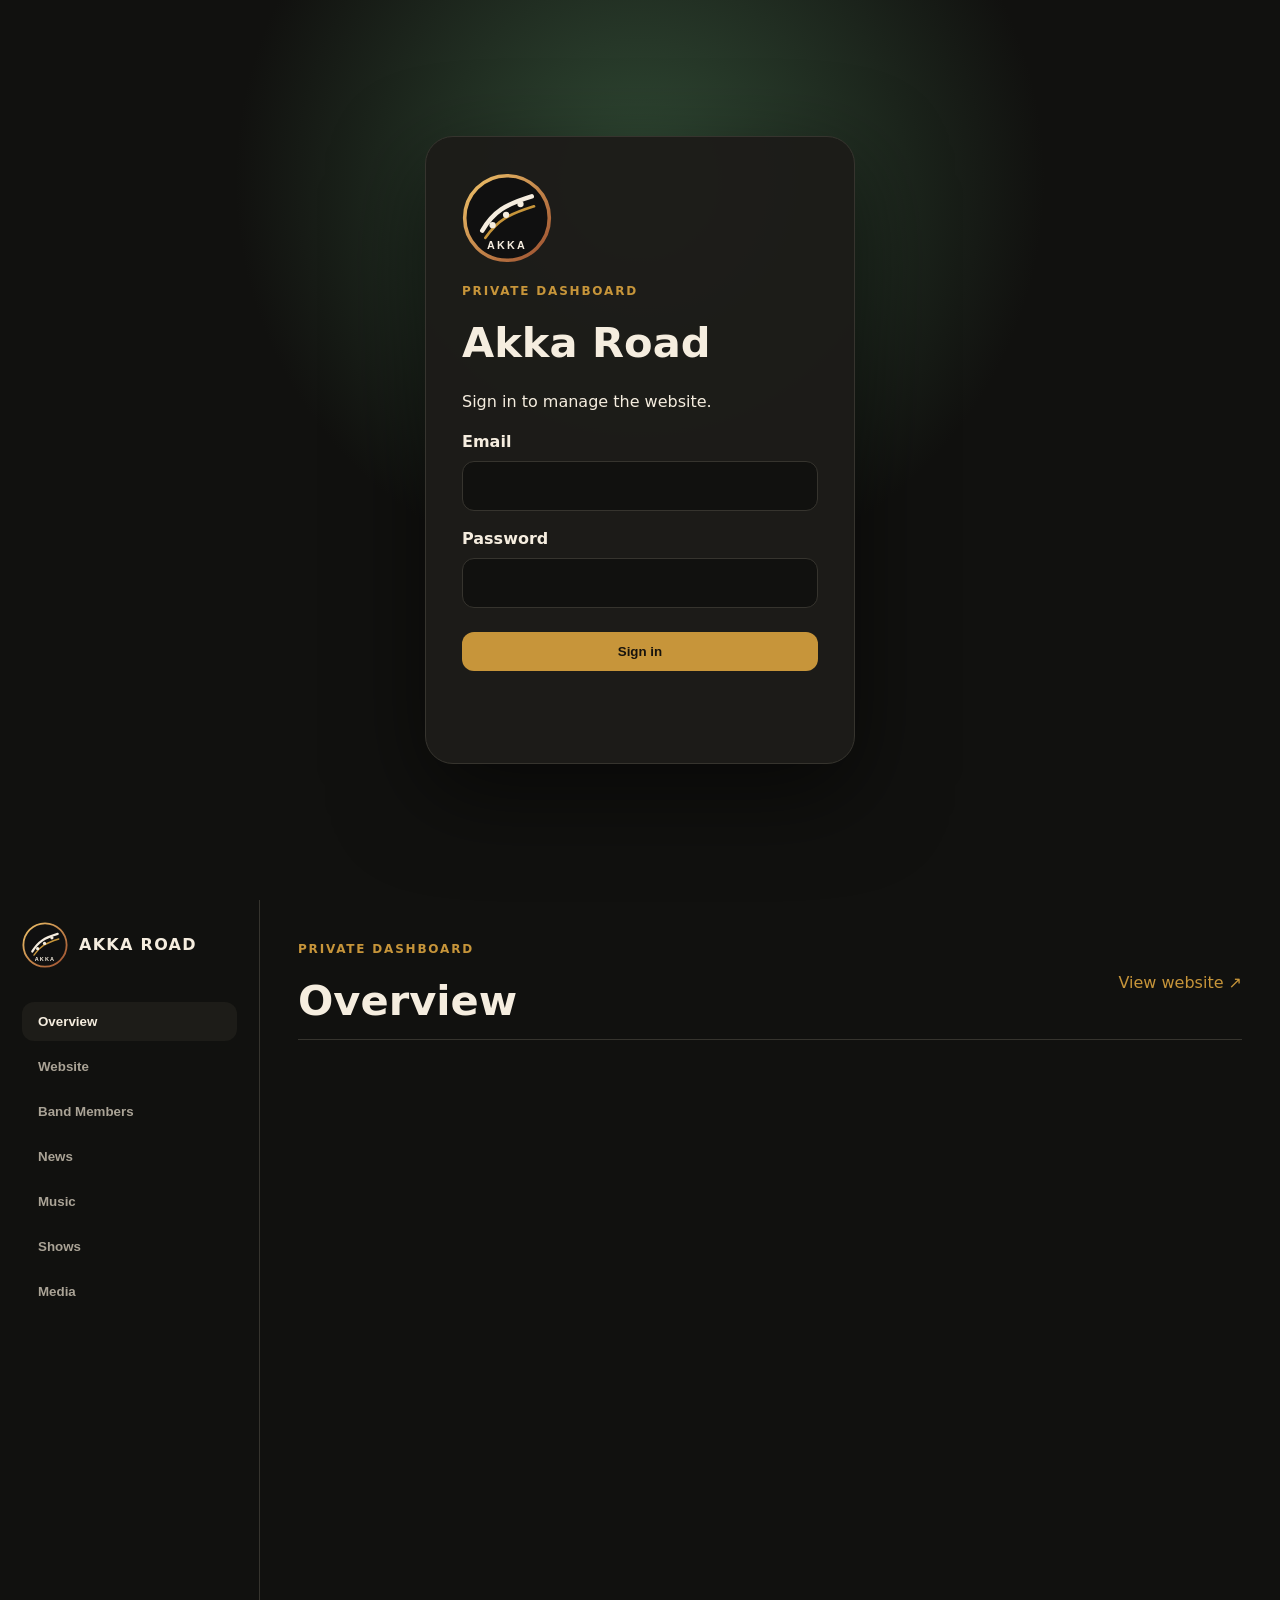
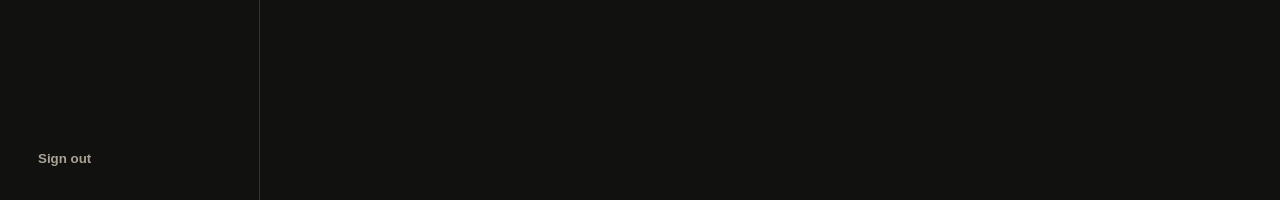
==== admin/index.html @ 96b40813 "Add files via upload" ====
<!doctype html>
<html lang="en"><head><meta charset="utf-8"><meta name="viewport" content="width=device-width,initial-scale=1">
<title>Akka Road Dashboard</title><link rel="stylesheet" href="/admin/admin.css"></head>
<body><div id="setupNotice" class="setup-notice" hidden><strong>One setup step remains:</strong> connect Supabase in <code>supabase-config.js</code>.</div>
<section id="authView" class="auth-shell"><div class="auth-card"><img src="/assets/akka-road-logo.svg" alt="Akka Road"><p class="eyebrow">Private dashboard</p><h1>Akka Road</h1><p>Sign in to manage the website.</p><form id="loginForm"><label>Email<input type="email" id="email" required autocomplete="email"></label><label>Password<input type="password" id="password" required autocomplete="current-password"></label><button>Sign in</button><p id="authMessage" class="message"></p></form></div></section>
<div id="appView" class="app" hidden><aside><div class="brand"><img src="/assets/akka-road-logo.svg"><span>Akka Road</span></div><nav id="nav"><button data-view="overview" class="active">Overview</button><button data-view="settings">Website</button><button data-view="members">Band Members</button><button data-view="posts">News</button><button data-view="releases">Music</button><button data-view="events">Shows</button><button data-view="media">Media</button></nav><button id="signOut" class="signout">Sign out</button></aside><main><header><div><p class="eyebrow">Private dashboard</p><h1 id="pageTitle">Overview</h1></div><a href="/" target="_blank">View website ↗</a></header><div id="content"></div></main></div>
<script type="module" src="/admin/admin.js"></script></body></html>
---- admin/admin.css ----
:root{--bg:#11110f;--panel:#1d1c18;--cream:#f5eddf;--gold:#c7953a;--muted:#aaa396;--line:#36342e;--danger:#b85b4a}*{box-sizing:border-box}body{margin:0;background:var(--bg);color:var(--cream);font:16px/1.5 Inter,system-ui,sans-serif}.setup-notice{padding:12px 20px;background:#8a5b16;text-align:center}.auth-shell{min-height:100vh;display:grid;place-items:center;padding:22px;background:radial-gradient(circle at 50% 20%,#314b35,transparent 42%)}.auth-card{width:min(430px,100%);background:rgba(29,28,24,.96);border:1px solid var(--line);border-radius:28px;padding:36px;box-shadow:0 30px 90px #0008}.auth-card img{width:90px}.eyebrow{color:var(--gold);text-transform:uppercase;letter-spacing:.15em;font-weight:800;font-size:.75rem}.auth-card h1,header h1{font-size:2.6rem;margin:.15em 0}.auth-card label,.field{display:grid;gap:7px;margin:16px 0;font-weight:700}input,textarea,select{width:100%;background:#11110f;color:var(--cream);border:1px solid var(--line);border-radius:12px;padding:12px;font:inherit}textarea{min-height:120px;resize:vertical}button,.button{border:0;border-radius:12px;padding:12px 16px;background:var(--gold);color:#17130d;font-weight:900;cursor:pointer}.auth-card button{width:100%;margin-top:8px}.message{min-height:24px;color:#e7b7aa}.app{min-height:100vh;display:grid;grid-template-columns:260px 1fr}aside{border-right:1px solid var(--line);padding:22px;display:flex;flex-direction:column;position:sticky;top:0;height:100vh}.brand{display:flex;align-items:center;gap:11px;font-weight:900;text-transform:uppercase;letter-spacing:.08em}.brand img{width:46px}nav{display:grid;gap:6px;margin-top:34px}nav button,.signout{background:transparent;color:var(--muted);text-align:left}nav button:hover,nav button.active{background:var(--panel);color:var(--cream)}.signout{margin-top:auto}main{padding:28px 38px 60px;min-width:0}header{display:flex;justify-content:space-between;align-items:center;border-bottom:1px solid var(--line);margin-bottom:28px}header a{color:var(--gold);text-decoration:none}.cards{display:grid;grid-template-columns:repeat(4,1fr);gap:16px}.card,.panel,.item{background:var(--panel);border:1px solid var(--line);border-radius:18px;padding:20px}.card strong{font-size:2.2rem;display:block}.panel{margin-top:20px}.grid{display:grid;grid-template-columns:1fr 1fr;gap:18px}.form-actions{display:flex;gap:10px;margin-top:18px}.secondary{background:#343128;color:var(--cream)}.danger{background:var(--danger);color:white}.list{display:grid;gap:12px;margin-top:18px}.item{display:flex;justify-content:space-between;gap:14px;align-items:center}.item h3{margin:0}.item p{margin:3px 0;color:var(--muted)}.item-actions{display:flex;gap:8px}.status{font-size:.75rem;text-transform:uppercase;letter-spacing:.1em;color:var(--gold)}.upload-preview{max-width:240px;max-height:180px;border-radius:12px;margin-top:10px}@media(max-width:850px){.app{grid-template-columns:1fr}aside{position:static;height:auto;border-right:0;border-bottom:1px solid var(--line)}nav{grid-template-columns:repeat(2,1fr)}.signout{margin-top:16px}main{padding:22px}.cards,.grid{grid-template-columns:1fr}header{align-items:flex-start}.item{align-items:flex-start;flex-direction:column}}
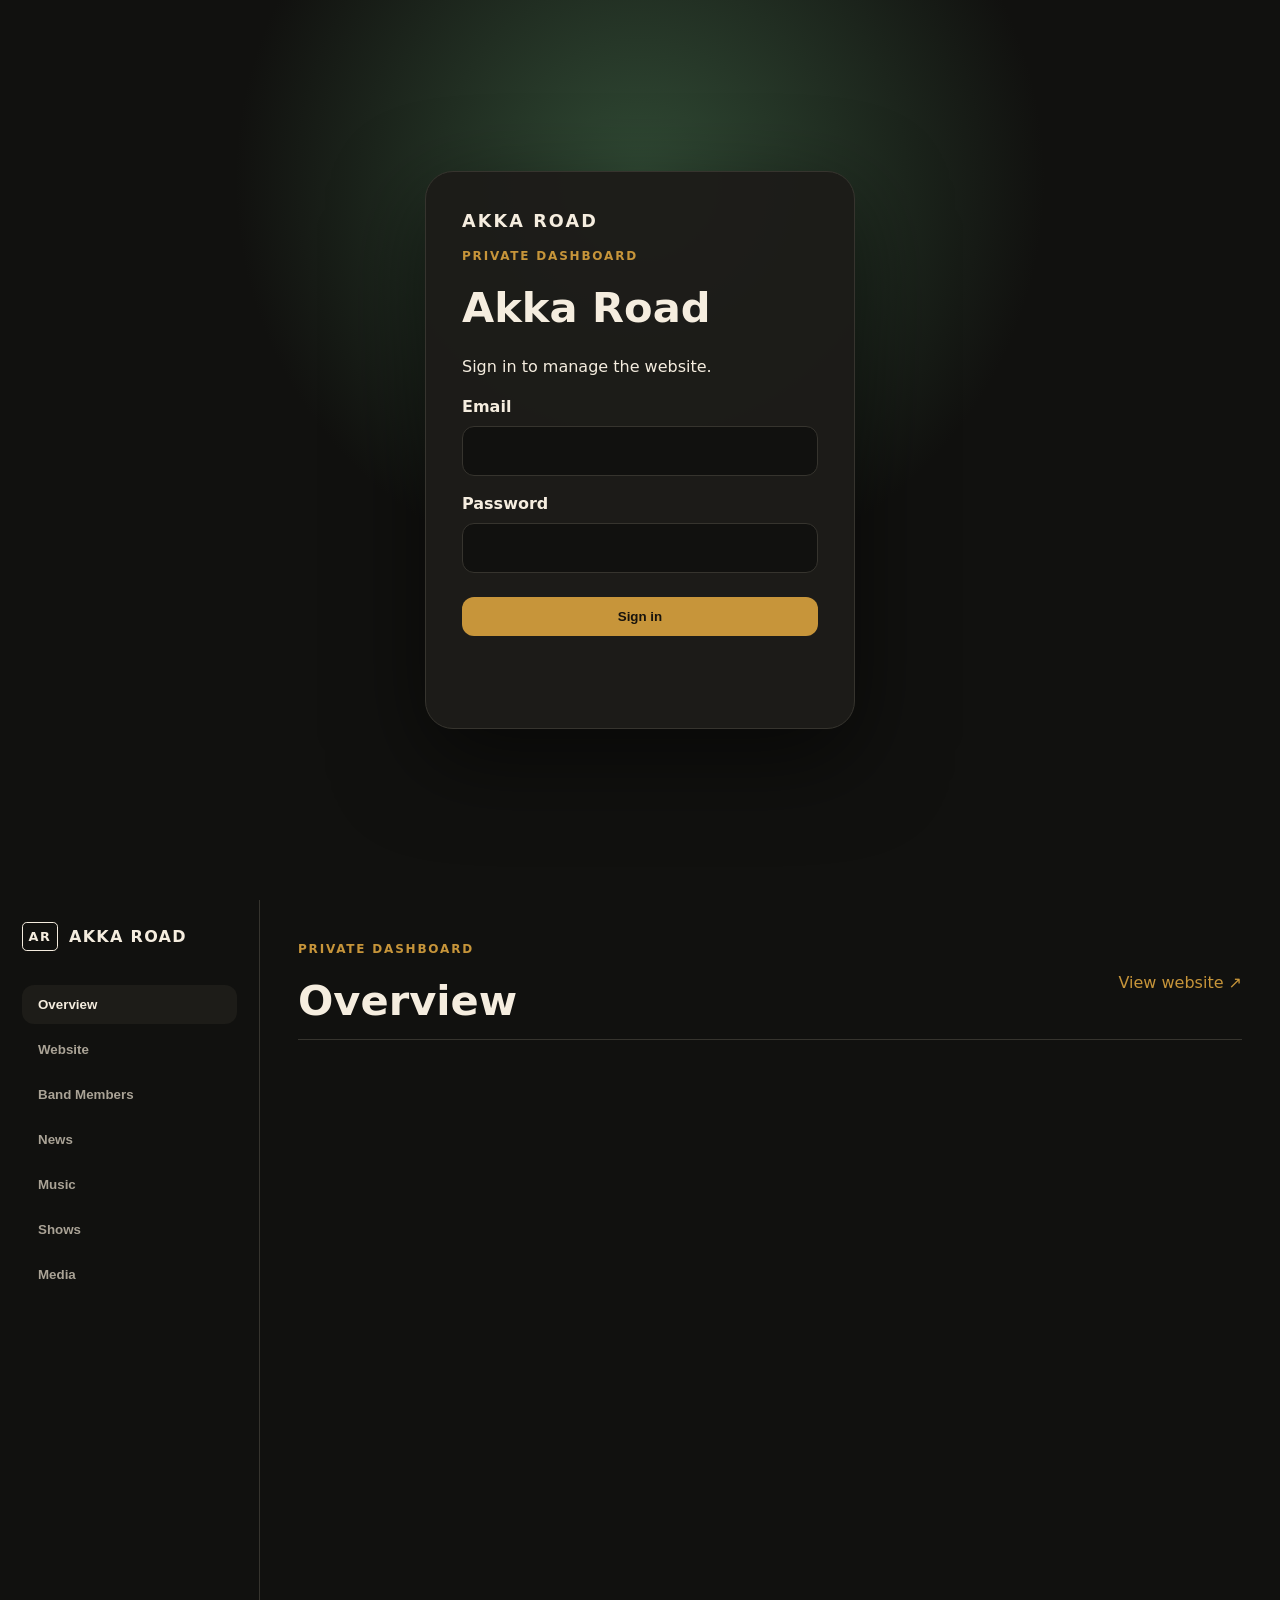
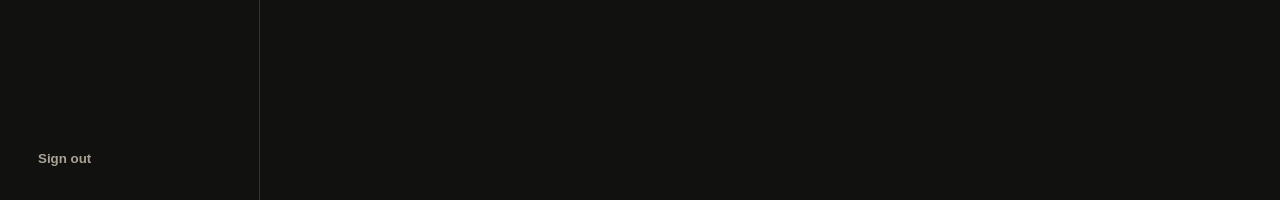
==== commit c3045ac4: "Add files via upload" ====
--- a/admin/index.html
+++ b/admin/index.html
@@ -1,7 +1,58 @@
 <!doctype html>
 <html lang="en"><head><meta charset="utf-8"><meta name="viewport" content="width=device-width,initial-scale=1">
-<title>Akka Road Dashboard</title><link rel="stylesheet" href="/admin/admin.css"></head>
+<title>Akka Road Dashboard</title><style>
+:root{--bg:#11110f;--panel:#1d1c18;--cream:#f5eddf;--gold:#c7953a;--muted:#aaa396;--line:#36342e;--danger:#b85b4a}*{box-sizing:border-box}body{margin:0;background:var(--bg);color:var(--cream);font:16px/1.5 Inter,system-ui,sans-serif}.setup-notice{padding:12px 20px;background:#8a5b16;text-align:center}.auth-shell{min-height:100vh;display:grid;place-items:center;padding:22px;background:radial-gradient(circle at 50% 20%,#314b35,transparent 42%)}.auth-card{width:min(430px,100%);background:rgba(29,28,24,.96);border:1px solid var(--line);border-radius:28px;padding:36px;box-shadow:0 30px 90px #0008}.auth-card img{width:90px}.eyebrow{color:var(--gold);text-transform:uppercase;letter-spacing:.15em;font-weight:800;font-size:.75rem}.auth-card h1,header h1{font-size:2.6rem;margin:.15em 0}.auth-card label,.field{display:grid;gap:7px;margin:16px 0;font-weight:700}input,textarea,select{width:100%;background:#11110f;color:var(--cream);border:1px solid var(--line);border-radius:12px;padding:12px;font:inherit}textarea{min-height:120px;resize:vertical}button,.button{border:0;border-radius:12px;padding:12px 16px;background:var(--gold);color:#17130d;font-weight:900;cursor:pointer}.auth-card button{width:100%;margin-top:8px}.message{min-height:24px;color:#e7b7aa}.app{min-height:100vh;display:grid;grid-template-columns:260px 1fr}aside{border-right:1px solid var(--line);padding:22px;display:flex;flex-direction:column;position:sticky;top:0;height:100vh}.brand{display:flex;align-items:center;gap:11px;font-weight:900;text-transform:uppercase;letter-spacing:.08em}.brand img{width:46px}nav{display:grid;gap:6px;margin-top:34px}nav button,.signout{background:transparent;color:var(--muted);text-align:left}nav button:hover,nav button.active{background:var(--panel);color:var(--cream)}.signout{margin-top:auto}main{padding:28px 38px 60px;min-width:0}header{display:flex;justify-content:space-between;align-items:center;border-bottom:1px solid var(--line);margin-bottom:28px}header a{color:var(--gold);text-decoration:none}.cards{display:grid;grid-template-columns:repeat(4,1fr);gap:16px}.card,.panel,.item{background:var(--panel);border:1px solid var(--line);border-radius:18px;padding:20px}.card strong{font-size:2.2rem;display:block}.panel{margin-top:20px}.grid{display:grid;grid-template-columns:1fr 1fr;gap:18px}.form-actions{display:flex;gap:10px;margin-top:18px}.secondary{background:#343128;color:var(--cream)}.danger{background:var(--danger);color:white}.list{display:grid;gap:12px;margin-top:18px}.item{display:flex;justify-content:space-between;gap:14px;align-items:center}.item h3{margin:0}.item p{margin:3px 0;color:var(--muted)}.item-actions{display:flex;gap:8px}.status{font-size:.75rem;text-transform:uppercase;letter-spacing:.1em;color:var(--gold)}.upload-preview{max-width:240px;max-height:180px;border-radius:12px;margin-top:10px}@media(max-width:850px){.app{grid-template-columns:1fr}aside{position:static;height:auto;border-right:0;border-bottom:1px solid var(--line)}nav{grid-template-columns:repeat(2,1fr)}.signout{margin-top:16px}main{padding:22px}.cards,.grid{grid-template-columns:1fr}header{align-items:flex-start}.item{align-items:flex-start;flex-direction:column}}
+
+
+.logo-mark{font-weight:900;letter-spacing:.12em;font-size:1.1rem}.logo-mark.small{font-size:.8rem;border:1px solid currentColor;padding:.25rem .35rem;border-radius:.3rem}
+</style></head>
 <body><div id="setupNotice" class="setup-notice" hidden><strong>One setup step remains:</strong> connect Supabase in <code>supabase-config.js</code>.</div>
-<section id="authView" class="auth-shell"><div class="auth-card"><img src="/assets/akka-road-logo.svg" alt="Akka Road"><p class="eyebrow">Private dashboard</p><h1>Akka Road</h1><p>Sign in to manage the website.</p><form id="loginForm"><label>Email<input type="email" id="email" required autocomplete="email"></label><label>Password<input type="password" id="password" required autocomplete="current-password"></label><button>Sign in</button><p id="authMessage" class="message"></p></form></div></section>
-<div id="appView" class="app" hidden><aside><div class="brand"><img src="/assets/akka-road-logo.svg"><span>Akka Road</span></div><nav id="nav"><button data-view="overview" class="active">Overview</button><button data-view="settings">Website</button><button data-view="members">Band Members</button><button data-view="posts">News</button><button data-view="releases">Music</button><button data-view="events">Shows</button><button data-view="media">Media</button></nav><button id="signOut" class="signout">Sign out</button></aside><main><header><div><p class="eyebrow">Private dashboard</p><h1 id="pageTitle">Overview</h1></div><a href="/" target="_blank">View website ↗</a></header><div id="content"></div></main></div>
-<script type="module" src="/admin/admin.js"></script></body></html>+<section id="authView" class="auth-shell"><div class="auth-card"><div class="logo-mark" aria-label="Akka Road">AKKA ROAD</div><p class="eyebrow">Private dashboard</p><h1>Akka Road</h1><p>Sign in to manage the website.</p><form id="loginForm"><label>Email<input type="email" id="email" required autocomplete="email"></label><label>Password<input type="password" id="password" required autocomplete="current-password"></label><button>Sign in</button><p id="authMessage" class="message"></p></form></div></section>
+<div id="appView" class="app" hidden><aside><div class="brand"><div class="logo-mark small" aria-hidden="true">AR</div><span>Akka Road</span></div><nav id="nav"><button data-view="overview" class="active">Overview</button><button data-view="settings">Website</button><button data-view="members">Band Members</button><button data-view="posts">News</button><button data-view="releases">Music</button><button data-view="events">Shows</button><button data-view="media">Media</button></nav><button id="signOut" class="signout">Sign out</button></aside><main><header><div><p class="eyebrow">Private dashboard</p><h1 id="pageTitle">Overview</h1></div><a href="/" target="_blank">View website ↗</a></header><div id="content"></div></main></div>
+<script type="module">
+import { createClient } from 'https://esm.sh/@supabase/supabase-js@2';
+const SUPABASE_URL = 'https://xbfzqzhquixiywdevdui.supabase.co';
+const SUPABASE_ANON_KEY = 'sb_publishable_dpcuYTRWGg-8I9Yq4sM9PA_tWAZib-g';
+const isSupabaseConfigured = () => SUPABASE_URL.startsWith('https://') && SUPABASE_URL.endsWith('.supabase.co') && SUPABASE_ANON_KEY.length > 40;
+
+const configured = isSupabaseConfigured();
+const supabase = configured ? createClient(SUPABASE_URL, SUPABASE_ANON_KEY) : null;
+const authView = document.querySelector('#authView'), appView = document.querySelector('#appView');
+const authMessage = document.querySelector('#authMessage'), content = document.querySelector('#content');
+let currentView = 'overview';
+
+if (!configured) { document.querySelector('#setupNotice').hidden = false; authMessage.textContent = 'The dashboard files are ready. Supabase still needs to be connected.'; }
+else { init(); }
+
+document.querySelector('#loginForm').addEventListener('submit', async e => { e.preventDefault(); if (!supabase) return; const emailInput=document.querySelector('#email'); const passwordInput=document.querySelector('#password'); authMessage.textContent='Signing in…'; const { error }=await supabase.auth.signInWithPassword({email:emailInput.value.trim(),password:passwordInput.value}); authMessage.textContent=error?.message||''; });
+document.querySelector('#signOut').addEventListener('click',()=>supabase?.auth.signOut());
+document.querySelector('#nav').addEventListener('click',e=>{const b=e.target.closest('[data-view]');if(!b)return; currentView=b.dataset.view; document.querySelectorAll('#nav button').forEach(x=>x.classList.toggle('active',x===b)); document.querySelector('#pageTitle').textContent=b.textContent; render();});
+
+async function init(){ const {data:{session}}=await supabase.auth.getSession(); setSession(session); supabase.auth.onAuthStateChange((_e,s)=>setSession(s)); }
+async function setSession(session){
+  if(!session){ authView.hidden=false; appView.hidden=true; return; }
+  authMessage.textContent='';
+  authView.hidden=true;
+  appView.hidden=false;
+  render();
+}
+async function render(){ content.innerHTML='<p>Loading…</p>'; try{ if(currentView==='overview') return overview(); if(currentView==='settings') return settings(); return collection(currentView); }catch(e){content.innerHTML=`<p class="message">${escapeHtml(e.message)}</p>`;} }
+async function overview(){ const tables=['band_members','posts','releases','events','media']; const counts={}; await Promise.all(tables.map(async t=>{const {count}=await supabase.from(t).select('*',{count:'exact',head:true});counts[t]=count||0;})); content.innerHTML=`<div class="cards">${[['Band members',counts.band_members],['News posts',counts.posts],['Releases',counts.releases],['Media items',counts.media]].map(x=>`<div class="card"><span>${x[0]}</span><strong>${x[1]}</strong></div>`).join('')}</div><div class="panel"><h2>Ready for the team</h2><p>Use the menu to update the public website. Changes marked “Published” appear automatically.</p></div>`; }
+async function settings(){ const {data}=await supabase.from('site_settings').select('*').limit(1).maybeSingle(); const d=data||{}; content.innerHTML=`<form id="recordForm" class="panel"><input type="hidden" name="id" value="${d.id||''}">${field('hero_title','Hero headline',d.hero_title)}${area('hero_copy','Hero paragraph',d.hero_copy)}<div class="grid">${field('booking_email','Booking email',d.booking_email,'email')}${field('instagram_url','Instagram URL',d.instagram_url,'url')}${field('shop_url','Shop URL',d.shop_url,'url')}</div><div class="form-actions"><button>Save website settings</button></div></form>`; document.querySelector('#recordForm').onsubmit=e=>saveForm(e,'site_settings'); }
+const schemas={
+ members:{table:'band_members',title:'Band member',fields:[['name','Name','text'],['role','Role / instrument','text'],['bio','Bio','textarea'],['photo_url','Photo URL','url'],['sort_order','Order','number'],['published','Published','checkbox']]},
+ posts:{table:'posts',title:'News post',fields:[['title','Title','text'],['excerpt','Short summary','textarea'],['body','Full post','textarea'],['published_at','Publish date','datetime-local'],['published','Published','checkbox']]},
+ releases:{table:'releases',title:'Release',fields:[['title','Title','text'],['description','Description','textarea'],['release_date','Release date','date'],['artwork_url','Artwork URL','url'],['spotify_url','Spotify URL','url'],['apple_music_url','Apple Music URL','url'],['youtube_url','YouTube URL','url'],['published','Published','checkbox']]},
+ events:{table:'events',title:'Show / event',fields:[['title','Title','text'],['event_date','Date and time','datetime-local'],['location','Location','text'],['ticket_url','Ticket URL','url'],['description','Details','textarea'],['published','Published','checkbox']]},
+ media:{table:'media',title:'Media item',fields:[['title','Title','text'],['type','Type','select:photo,video'],['url','Photo or video URL','url'],['caption','Caption','textarea'],['published','Published','checkbox']]}
+};
+async function collection(key){const s=schemas[key];const {data,error}=await supabase.from(s.table).select('*').order('created_at',{ascending:false});if(error)throw error;content.innerHTML=`<div class="panel"><h2>Add ${s.title}</h2>${formHtml(s)}</div><div class="list">${(data||[]).map(r=>itemHtml(s,r)).join('')||'<p>No items yet.</p>'}</div>`; document.querySelector('#recordForm').onsubmit=e=>saveForm(e,s.table); document.querySelectorAll('[data-edit]').forEach(b=>b.onclick=()=>fillForm(s,data.find(r=>String(r.id)===b.dataset.edit)));document.querySelectorAll('[data-delete]').forEach(b=>b.onclick=()=>removeRecord(s.table,b.dataset.delete)); }
+function formHtml(s){return `<form id="recordForm"><input type="hidden" name="id">${s.fields.map(([n,l,t])=>input(n,l,t,'')).join('')}<div class="form-actions"><button>Save</button><button type="button" class="secondary" onclick="this.form.reset()">Clear</button></div></form>`}
+function itemHtml(s,r){const title=r.title||r.name||s.title;const sub=r.role||r.location||r.type||'';return `<article class="item"><div><span class="status">${r.published?'Published':'Draft'}</span><h3>${escapeHtml(title)}</h3><p>${escapeHtml(sub)}</p></div><div class="item-actions"><button class="secondary" data-edit="${r.id}">Edit</button><button class="danger" data-delete="${r.id}">Delete</button></div></article>`}
+function fillForm(s,r){const f=document.querySelector('#recordForm');f.id.value=r.id;for(const [n,,t] of s.fields){const el=f.elements[n];if(!el)continue;if(t==='checkbox')el.checked=!!r[n];else if(t==='datetime-local'&&r[n])el.value=new Date(r[n]).toISOString().slice(0,16);else el.value=r[n]??'';}f.scrollIntoView({behavior:'smooth'});}
+async function saveForm(e,table){e.preventDefault();const fd=new FormData(e.target),id=fd.get('id'),obj={};for(const [k,v] of fd.entries()){if(k!=='id')obj[k]=v;}e.target.querySelectorAll('input[type=checkbox]').forEach(x=>obj[x.name]=x.checked);e.target.querySelectorAll('input[type=number]').forEach(x=>obj[x.name]=x.value?Number(x.value):null);const q=id?supabase.from(table).update(obj).eq('id',id):supabase.from(table).insert(obj);const {error}=await q;if(error)alert(error.message);else render();}
+async function removeRecord(table,id){if(!confirm('Delete this item?'))return;const {error}=await supabase.from(table).delete().eq('id',id);if(error)alert(error.message);else render();}
+function input(n,l,t,v){if(t==='textarea')return area(n,l,v);if(t==='checkbox')return `<label class="field"><span><input type="checkbox" name="${n}"> ${l}</span></label>`;if(t.startsWith('select:'))return `<label class="field">${l}<select name="${n}">${t.split(':')[1].split(',').map(x=>`<option>${x}</option>`).join('')}</select></label>`;return field(n,l,v,t)}
+function field(n,l,v='',t='text'){return `<label class="field">${l}<input name="${n}" type="${t}" value="${escapeHtml(v||'')}"></label>`}function area(n,l,v=''){return `<label class="field">${l}<textarea name="${n}">${escapeHtml(v||'')}</textarea></label>`}function escapeHtml(v=''){return String(v).replace(/[&<>'"]/g,c=>({'&':'&amp;','<':'&lt;','>':'&gt;',"'":'&#39;','"':'&quot;'}[c]));}
+
+</script></body></html>
